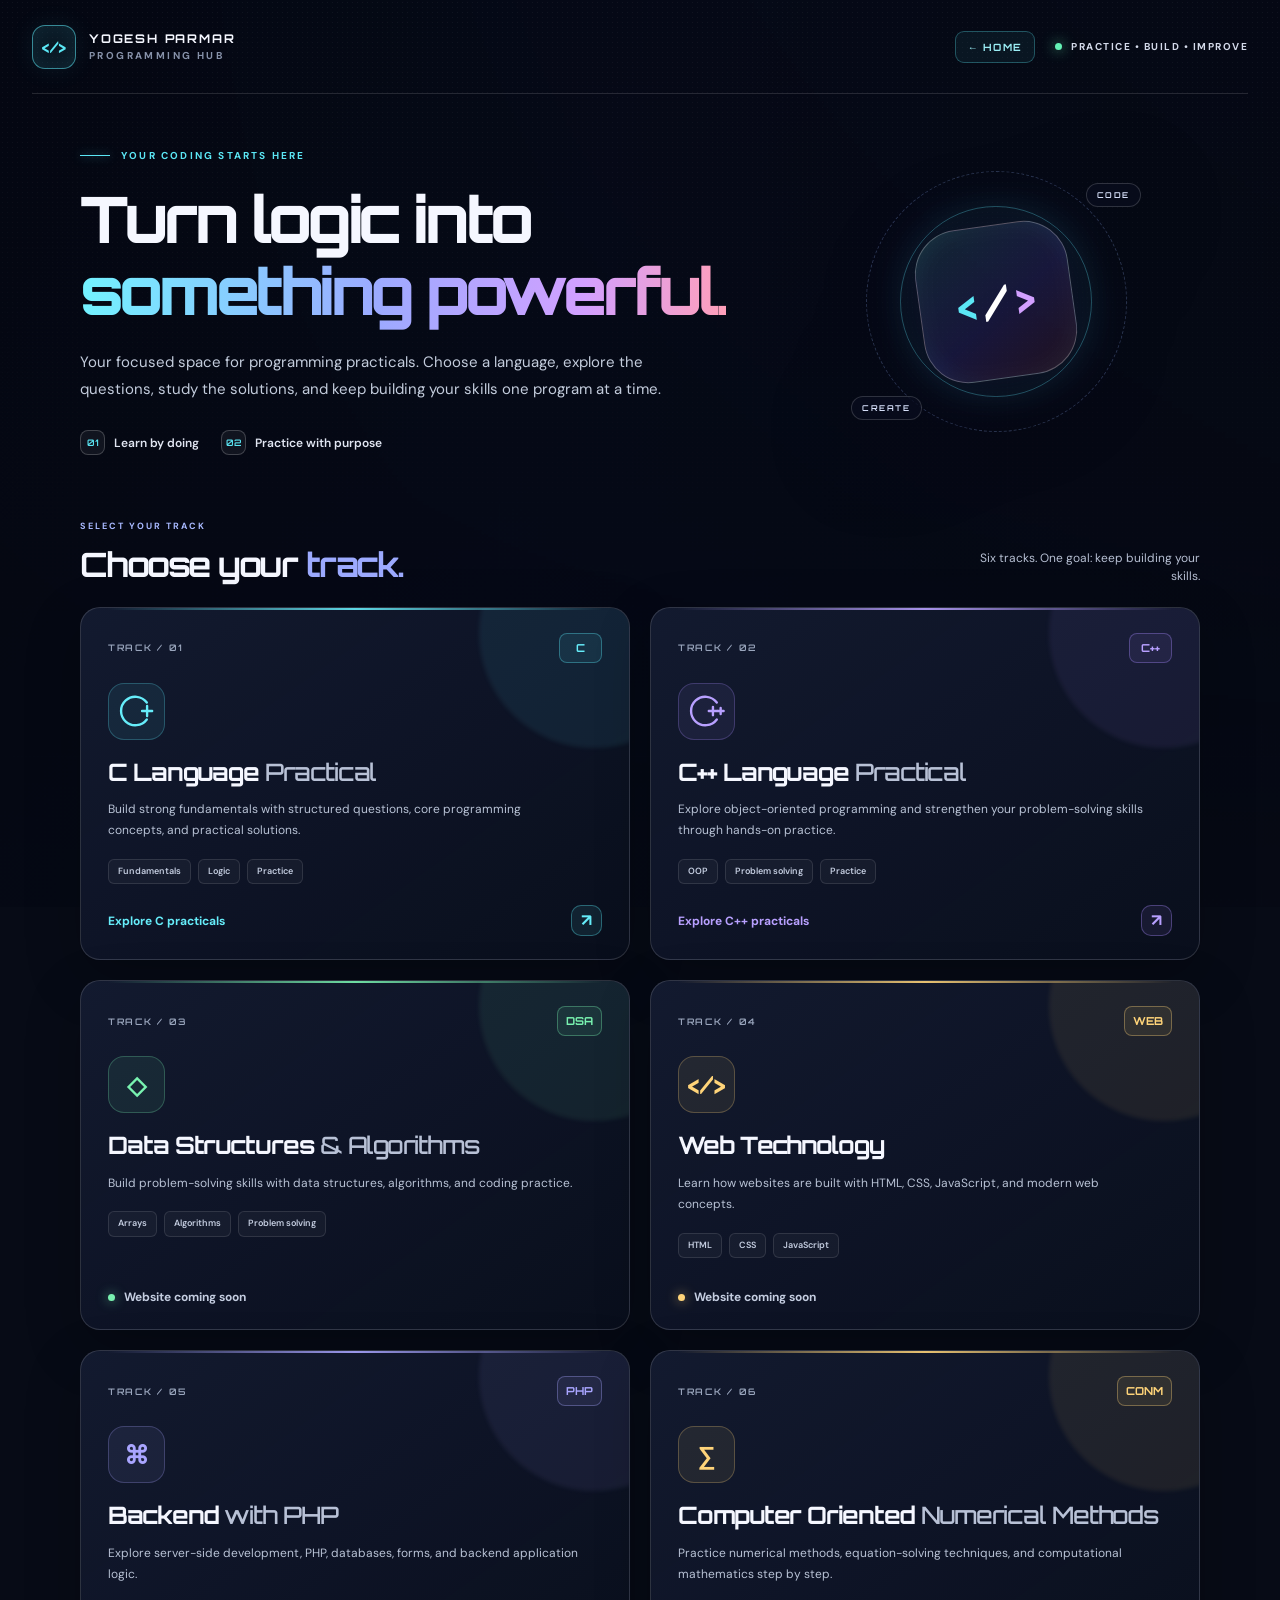
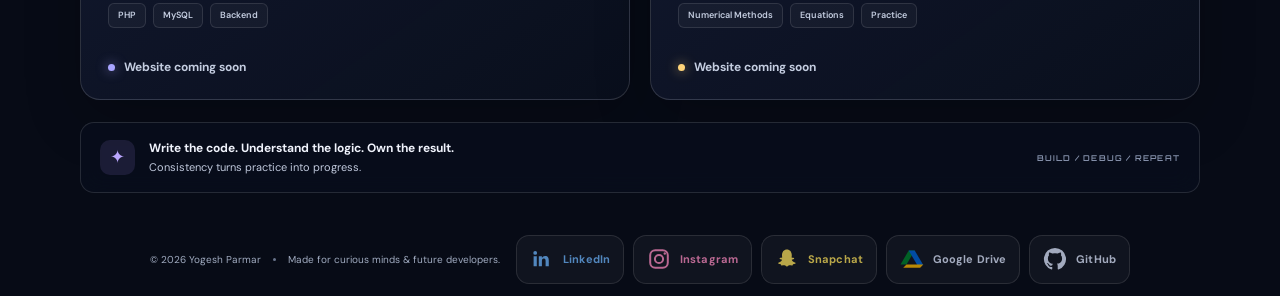
==== programming.html @ 47fb6ca2 "Add files via upload" ====
<!DOCTYPE html>
<html lang="en">
<head>
  <meta charset="UTF-8">
  <meta name="viewport" content="width=device-width, initial-scale=1.0">
  <meta name="theme-color" content="#070b16">
  <meta name="description" content="Yogesh Parmar's programming practice hub — access C, C++, DSA, Web Technology, PHP backend, and CONM learning resources.">
  <title>Programming Hub | Yogesh Parmar</title>
  <link rel="preconnect" href="https://fonts.googleapis.com">
  <link rel="preconnect" href="https://fonts.gstatic.com" crossorigin>
  <link href="https://fonts.googleapis.com/css2?family=DM+Sans:wght@400;500;600;700&family=Orbitron:wght@500;600;700;800&display=swap" rel="stylesheet">
  <link rel="stylesheet" href="programming.css">
</head>
<body>
  <div class="background-wash" aria-hidden="true"></div>

  <header class="topbar">
    <a class="brand" href="index.html" aria-label="Return to Yogesh Parmar home">
      <span class="brand-mark" aria-hidden="true">&lt;/&gt;</span>
      <span class="brand-copy">
        <span class="brand-name">YOGESH PARMAR</span>
        <span class="brand-subtitle">PROGRAMMING HUB</span>
      </span>
    </a>
    <div class="topbar-actions"><a class="home-nav-link" href="index.html">← HOME</a><div class="topbar-status"><span class="status-dot"></span> PRACTICE • BUILD • IMPROVE</div></div>
  </header>

  <main class="page-shell">
    <section class="hero" aria-labelledby="hero-title">
      <div class="hero-content">
        <div class="eyebrow"><span class="eyebrow-line"></span> YOUR CODING STARTS HERE</div>
        <h1 id="hero-title">Turn logic into<br><span class="gradient-text">something powerful.</span></h1>
        <p class="hero-description">
          Your focused space for programming practicals. Choose a language, explore the questions,
          study the solutions, and keep building your skills one program at a time.
        </p>
        <div class="hero-meta">
          <span><span class="meta-icon">01</span> Learn by doing</span>
          <span><span class="meta-icon">02</span> Practice with purpose</span>
        </div>
      </div>

      <div class="hero-emblem" aria-hidden="true">
        <div class="emblem-ring ring-one"></div>
        <div class="emblem-ring ring-two"></div>
        <div class="emblem-core">
          <span class="emblem-bracket">&lt;</span>
          <span class="emblem-slash">/</span>
          <span class="emblem-bracket">&gt;</span>
        </div>
        <span class="orbit-label orbit-label-top">CODE</span>
        <span class="orbit-label orbit-label-bottom">CREATE</span>
      </div>
    </section>

    <section class="choose-section" aria-labelledby="choose-title">
      <div class="section-heading">
        <div>
          <p class="section-kicker">SELECT YOUR TRACK</p>
          <h2 id="choose-title">Choose your <span>track.</span></h2>
        </div>
        <p class="section-note">Six tracks. One goal: keep building your skills.</p>
      </div>

      <div class="course-grid">
        <article class="course-card c-card">
          <div class="card-topline">
            <span class="course-number">TRACK / 01</span>
            <span class="language-symbol c-symbol">C</span>
          </div>
          <div class="course-icon c-icon" aria-hidden="true">
            <svg viewBox="0 0 64 64" role="img">
              <path d="M48.5 17.8a24 24 0 1 0 0 28.4" />
              <path d="M49 23.5v17M40.5 32h17" />
            </svg>
          </div>
          <h3>C Language <span>Practical</span></h3>
          <p class="course-description">Build strong fundamentals with structured questions, core programming concepts, and practical solutions.</p>
          <div class="card-tags"><span>Fundamentals</span><span>Logic</span><span>Practice</span></div>
          <a class="course-link" href="https://yogesh14songss-ai.github.io/C-LANGUAGE-IMPORTANT-QUESTION-ANSWER/" target="_blank" rel="noopener noreferrer" aria-label="Open C Language Practical">
            <span>Explore C practicals</span><span class="arrow" aria-hidden="true">↗</span>
          </a>
        </article>

        <article class="course-card cpp-card">
          <div class="card-topline">
            <span class="course-number">TRACK / 02</span>
            <span class="language-symbol cpp-symbol">C++</span>
          </div>
          <div class="course-icon cpp-icon" aria-hidden="true">
            <svg viewBox="0 0 64 64" role="img">
              <path d="M48.5 17.8a24 24 0 1 0 0 28.4" />
              <path d="M42 25v14M35 32h14M55 27v10M50 32h10" />
            </svg>
          </div>
          <h3>C++ Language <span>Practical</span></h3>
          <p class="course-description">Explore object-oriented programming and strengthen your problem-solving skills through hands-on practice.</p>
          <div class="card-tags"><span>OOP</span><span>Problem solving</span><span>Practice</span></div>
          <a class="course-link" href="https://yogesh14songss-ai.github.io/CPLUS-PROGRAMS/" target="_blank" rel="noopener noreferrer" aria-label="Open C++ Language Practical">
            <span>Explore C++ practicals</span><span class="arrow" aria-hidden="true">↗</span>
          </a>
        </article>

        <article class="course-card dsa-card">
          <div class="card-topline">
            <span class="course-number">TRACK / 03</span>
            <span class="language-symbol">DSA</span>
          </div>
          <div class="course-icon" aria-hidden="true"><span class="placeholder-icon">◇</span></div>
          <h3>Data Structures <span>&amp; Algorithms</span></h3>
          <p class="course-description">Build problem-solving skills with data structures, algorithms, and coding practice.</p>
          <div class="card-tags"><span>Arrays</span><span>Algorithms</span><span>Problem solving</span></div>
          <div class="course-placeholder"><span class="status-dot"></span> Website coming soon</div>
        </article>

        <article class="course-card webtech-card">
          <div class="card-topline">
            <span class="course-number">TRACK / 04</span>
            <span class="language-symbol">WEB</span>
          </div>
          <div class="course-icon" aria-hidden="true"><span class="placeholder-icon">&lt;/&gt;</span></div>
          <h3>Web Technology</h3>
          <p class="course-description">Learn how websites are built with HTML, CSS, JavaScript, and modern web concepts.</p>
          <div class="card-tags"><span>HTML</span><span>CSS</span><span>JavaScript</span></div>
          <div class="course-placeholder"><span class="status-dot"></span> Website coming soon</div>
        </article>

        <article class="course-card php-card">
          <div class="card-topline">
            <span class="course-number">TRACK / 05</span>
            <span class="language-symbol">PHP</span>
          </div>
          <div class="course-icon" aria-hidden="true"><span class="placeholder-icon">⌘</span></div>
          <h3>Backend <span>with PHP</span></h3>
          <p class="course-description">Explore server-side development, PHP, databases, forms, and backend application logic.</p>
          <div class="card-tags"><span>PHP</span><span>MySQL</span><span>Backend</span></div>
          <div class="course-placeholder"><span class="status-dot"></span> Website coming soon</div>
        </article>

        <article class="course-card conm-card">
          <div class="card-topline">
            <span class="course-number">TRACK / 06</span>
            <span class="language-symbol">CONM</span>
          </div>
          <div class="course-icon" aria-hidden="true"><span class="placeholder-icon">∑</span></div>
          <h3>Computer Oriented <span>Numerical Methods</span></h3>
          <p class="course-description">Practice numerical methods, equation-solving techniques, and computational mathematics step by step.</p>
          <div class="card-tags"><span>Numerical Methods</span><span>Equations</span><span>Practice</span></div>
          <div class="course-placeholder"><span class="status-dot"></span> Website coming soon</div>
        </article>
      </div>
    </section>

    <section class="bottom-strip" aria-label="Learning reminder">
      <div class="strip-symbol" aria-hidden="true">✦</div>
      <p><strong>Write the code. Understand the logic. Own the result.</strong><span>Consistency turns practice into progress.</span></p>
      <div class="strip-decoration" aria-hidden="true">BUILD / DEBUG / REPEAT</div>
    </section>
  </main>

  <footer class="footer">
    <div class="footer-copy"><span>© <span id="year">2026</span> Yogesh Parmar</span><span class="footer-divider" aria-hidden="true"></span><span>Made for curious minds & future developers.</span></div>
    <nav class="footer-socials" aria-label="Social and resource links">
      <a class="social-link social-linkedin is-unconfigured" href="#" data-social="linkedin" aria-label="LinkedIn" title="Add your LinkedIn URL in site-links.js" aria-disabled="true">
        <svg viewBox="0 0 24 24" aria-hidden="true" focusable="false"><path fill="currentColor" d="M5.2 7.8a1.9 1.9 0 1 0 0-3.8 1.9 1.9 0 0 0 0 3.8ZM3.6 9.3h3.2v10H3.6zM8.8 9.3h3.1v1.4h.1a3.4 3.4 0 0 1 3-1.7c3.2 0 3.8 2.1 3.8 4.8v5.5h-3.2v-4.9c0-1.2 0-2.8-1.7-2.8s-2 1.3-2 2.7v5H8.8z"/></svg><span class="social-name">LinkedIn</span>
      </a>
      <a class="social-link social-instagram is-unconfigured" href="#" data-social="instagram" aria-label="Instagram" title="Add your Instagram URL in site-links.js" aria-disabled="true">
        <svg viewBox="0 0 24 24" aria-hidden="true" focusable="false"><rect x="3.2" y="3.2" width="17.6" height="17.6" rx="5.1" fill="none" stroke="currentColor" stroke-width="2"/><circle cx="12" cy="12" r="4.1" fill="none" stroke="currentColor" stroke-width="2"/><circle cx="17.8" cy="6.5" r="1.2" fill="currentColor"/></svg><span class="social-name">Instagram</span>
      </a>
      <a class="social-link social-snapchat is-unconfigured" href="#" data-social="snapchat" aria-label="Snapchat" title="Add your Snapchat URL in site-links.js" aria-disabled="true">
        <svg viewBox="0 0 24 24" aria-hidden="true" focusable="false"><path fill="currentColor" d="M12 2.4c-3.1 0-5 2.2-5 5.8 0 .7.1 1.5.2 2.2-.5.3-1.1.4-1.7.4-.6 0-.9.3-.9.7 0 .7 1.5 1.1 2.5 1.2-.6 1.3-1.8 2.2-3.2 2.8-.5.2-.8.4-.8.8 0 .5 1.2.7 2 .8.7.1 1 .6 1.2 1.2.1.3.3.4.7.3.6-.1 1.1-.3 1.8-.3 1.1 0 1.7.4 2.4 1 .4.3 1 .3 1.4 0 .7-.6 1.3-1 2.4-1 .7 0 1.2.2 1.8.3.4.1.6 0 .7-.3.2-.6.5-1.1 1.2-1.2.8-.1 2-.3 2-.8 0-.4-.3-.6-.8-.8-1.4-.6-2.6-1.5-3.2-2.8 1-.1 2.5-.5 2.5-1.2 0-.4-.3-.7-.9-.7-.6 0-1.2-.1-1.7-.4.1-.7.2-1.5.2-2.2 0-3.6-1.9-5.8-5-5.8Z"/></svg><span class="social-name">Snapchat</span>
      </a>
      <a class="social-link social-drive is-unconfigured" href="#" data-social="drive" aria-label="Google Drive" title="Add your Google Drive URL in site-links.js" aria-disabled="true">
        <svg viewBox="0 0 32 32" aria-hidden="true" focusable="false"><path fill="#00832d" d="M11.6 4.5h8L8.7 23.4h-8z"/><path fill="#0066da" d="M19.6 4.5 31 24h-8L11.6 4.5z"/><path fill="#ffba00" d="M8.7 23.4h22.4l-4.2 4.1H4.3z"/></svg><span class="social-name">Google Drive</span>
      </a>
      <a class="social-link social-github is-unconfigured" href="#" data-social="github" aria-label="GitHub" title="Add your GitHub URL in site-links.js" aria-disabled="true">
        <svg viewBox="0 0 24 24" aria-hidden="true" focusable="false"><path fill="currentColor" d="M12 .9A11.1 11.1 0 0 0 8.49 22.53c.55.1.76-.24.76-.53v-2.08c-3.1.67-3.75-1.32-3.75-1.32-.5-1.28-1.23-1.62-1.23-1.62-1.01-.69.08-.68.08-.68 1.11.08 1.7 1.14 1.7 1.14.99 1.7 2.6 1.21 3.23.92.1-.72.39-1.21.71-1.49-2.48-.28-5.09-1.24-5.09-5.52 0-1.22.44-2.21 1.15-2.99-.12-.28-.5-1.42.11-2.95 0 0 .94-.3 3.05 1.14a10.6 10.6 0 0 1 5.55 0c2.11-1.44 3.05-1.14 3.05-1.14.61 1.53.23 2.67.11 2.95.72.78 1.15 1.77 1.15 2.99 0 4.29-2.61 5.24-5.1 5.51.4.35.75 1.03.75 2.08V22c0 .29.2.63.76.52A11.1 11.1 0 0 0 12 .9Z"/></svg><span class="social-name">GitHub</span>
      </a>
    </nav>
  </footer>

  <script src="site-links.js"></script>
  <script>
    document.getElementById("year").textContent = new Date().getFullYear();

    const projectUrls = window.projectUrls || {};
    document.querySelectorAll("[data-project]").forEach((link) => {
      const project = link.dataset.project;
      const url = (projectUrls[project] || "").trim();
      if (url) {
        link.href = url;
        link.target = "_blank";
        link.rel = "noopener noreferrer";
        link.removeAttribute("aria-disabled");
        link.querySelector("span:first-child").textContent = link.dataset.linkLabel || "Explore project";
        link.closest("[data-project-card]")?.classList.add("has-link");
        link.classList.remove("is-unconfigured");
      } else {
        link.setAttribute("aria-disabled", "true");
        link.addEventListener("click", (event) => event.preventDefault());
      }
    });

    const socialUrls = window.socialUrls || {};
    document.querySelectorAll("[data-social]").forEach((link) => {
      const platform = link.dataset.social;
      const url = (socialUrls[platform] || "").trim();
      if (url) {
        link.href = url;
        link.target = "_blank";
        link.rel = "noopener noreferrer";
        link.classList.remove("is-unconfigured");
        link.removeAttribute("aria-disabled");
        link.title = `Open ${link.getAttribute("aria-label")}`;
      } else {
        link.setAttribute("aria-disabled", "true");
        link.addEventListener("click", (event) => event.preventDefault());
      }
    });
  </script>
</body>
</html>
---- programming.css ----
/* =========================================================
   YOGESH PARMAR — PROGRAMMING HUB / INTERNAL PAGE
   Responsive, dependency-light landing page
   ========================================================= */

:root {
  color-scheme: dark;
  --bg: #070b16;
  --panel: rgba(12, 18, 34, 0.84);
  --panel-border: rgba(255, 255, 255, 0.14);
  --text: #f5f7ff;
  --muted: #b6bfd2;
  --quiet: #8792aa;
  --cyan: #5be7f5;
  --blue: #6194ff;
  --violet: #a98aff;
  --pink: #ff658b;
  --font-body: "DM Sans", "Segoe UI", Arial, sans-serif;
  --font-display: "Orbitron", "Segoe UI", sans-serif;
}

* {
  box-sizing: border-box;
  margin: 0;
  padding: 0;
}

html {
  min-height: 100%;
  scroll-behavior: smooth;
}

body {
  min-height: 100vh;
  display: flex;
  flex-direction: column;
  overflow-x: hidden;
  background: var(--bg);
  color: var(--text);
  font-family: var(--font-body);
  line-height: 1.5;
  isolation: isolate;
}

body::before {
  content: "";
  position: fixed;
  inset: 0;
  z-index: -3;
  background-image:
    linear-gradient(105deg, rgba(5, 8, 18, 0.94) 0%, rgba(6, 10, 24, 0.80) 43%, rgba(6, 9, 20, 0.63) 100%),
    linear-gradient(180deg, rgba(4, 7, 16, 0.18) 0%, rgba(4, 7, 16, 0.50) 55%, #070b16 100%),
    url("https://wallpapercat.com/w/full/2/7/5/6848-3000x1688-desktop-hd-dc-vs-marvel-wallpaper-image.jpg");
  background-size: cover;
  background-position: center;
  background-repeat: no-repeat;
  transform: scale(1.015);
}

body::after {
  content: "";
  position: fixed;
  inset: 0;
  z-index: -2;
  pointer-events: none;
  opacity: 0.22;
  background-image: radial-gradient(rgba(255,255,255,0.22) 0.65px, transparent 0.65px);
  background-size: 5px 5px;
  mask-image: linear-gradient(to bottom, black, transparent 80%);
}

a {
  color: inherit;
}

.topbar {
  width: min(1240px, calc(100% - 64px));
  margin: 0 auto;
  min-height: 94px;
  display: flex;
  align-items: center;
  justify-content: space-between;
  gap: 24px;
  border-bottom: 1px solid rgba(255,255,255,0.13);
}

.brand {
  display: inline-flex;
  align-items: center;
  gap: 13px;
  text-decoration: none;
}

.brand-mark {
  width: 44px;
  height: 44px;
  display: grid;
  place-items: center;
  border: 1px solid rgba(91,231,245,0.55);
  border-radius: 13px;
  color: var(--cyan);
  background: rgba(91,231,245,0.08);
  box-shadow: inset 0 0 22px rgba(91,231,245,0.07), 0 0 26px rgba(91,231,245,0.08);
  font: 700 16px var(--font-display);
}

.brand-copy {
  display: grid;
  gap: 2px;
}

.brand-name {
  font: 700 12px var(--font-display);
  letter-spacing: 0.15em;
}

.brand-subtitle {
  color: var(--quiet);
  font-size: 10px;
  font-weight: 700;
  letter-spacing: 0.24em;
}

.topbar-status {
  display: flex;
  align-items: center;
  gap: 9px;
  color: #d4daea;
  font-size: 10px;
  font-weight: 700;
  letter-spacing: 0.15em;
}

.status-dot {
  width: 7px;
  height: 7px;
  border-radius: 50%;
  background: #64f2b5;
  box-shadow: 0 0 13px rgba(100,242,181,0.85);
}

.page-shell {
  width: min(1120px, calc(100% - 64px));
  margin: 0 auto;
  flex: 1;
}

.hero {
  min-height: 385px;
  display: grid;
  grid-template-columns: minmax(0, 1.25fr) minmax(260px, 0.75fr);
  align-items: center;
  gap: 32px;
  padding: 54px 0 48px;
}

.hero-content {
  max-width: 700px;
}

.eyebrow,
.section-kicker {
  display: flex;
  align-items: center;
  gap: 11px;
  color: var(--cyan);
  font-size: 10px;
  font-weight: 700;
  letter-spacing: 0.22em;
}

.eyebrow-line {
  display: inline-block;
  width: 30px;
  height: 1px;
  background: var(--cyan);
  box-shadow: 0 0 10px rgba(91,231,245,0.65);
}

h1 {
  margin-top: 20px;
  font: 800 clamp(2.3rem, 5vw, 4.6rem)/1.13 var(--font-display);
  letter-spacing: -0.065em;
  text-wrap: balance;
}

.gradient-text {
  color: transparent;
  background: linear-gradient(90deg, #72f2ff 0%, #9caaff 46%, #d2a0ff 78%, #ff9fb9 100%);
  -webkit-background-clip: text;
  background-clip: text;
}

.hero-description {
  max-width: 610px;
  margin-top: 21px;
  color: #c3ccdc;
  font-size: 15px;
  line-height: 1.85;
}

.hero-meta {
  display: flex;
  flex-wrap: wrap;
  gap: 22px;
  margin-top: 26px;
  color: #e1e6f2;
  font-size: 12px;
  font-weight: 600;
}

.hero-meta > span {
  display: inline-flex;
  align-items: center;
  gap: 9px;
}

.meta-icon {
  display: inline-grid;
  place-items: center;
  width: 25px;
  height: 25px;
  border: 1px solid rgba(255,255,255,0.2);
  border-radius: 8px;
  color: var(--cyan);
  font: 600 9px var(--font-display);
  background: rgba(255,255,255,0.05);
}

.hero-emblem {
  position: relative;
  justify-self: center;
  width: min(290px, 100%);
  aspect-ratio: 1;
  display: grid;
  place-items: center;
  filter: drop-shadow(0 20px 50px rgba(0,0,0,0.3));
}

.emblem-ring {
  position: absolute;
  border-radius: 50%;
  border: 1px solid rgba(153,184,255,0.25);
}

.ring-one {
  inset: 5%;
  border-style: dashed;
  animation: slow-spin 42s linear infinite;
}

.ring-two {
  inset: 17%;
  border-color: rgba(91,231,245,0.32);
  box-shadow: 0 0 35px rgba(91,231,245,0.07), inset 0 0 35px rgba(91,231,245,0.06);
}

.emblem-core {
  display: flex;
  align-items: center;
  justify-content: center;
  gap: 7px;
  width: 53%;
  aspect-ratio: 1;
  border: 1px solid rgba(255,255,255,0.27);
  border-radius: 29%;
  background: linear-gradient(145deg, rgba(91,231,245,0.14), rgba(115,95,255,0.17) 55%, rgba(255,101,139,0.11));
  box-shadow: inset 0 0 35px rgba(255,255,255,0.04), 0 0 55px rgba(97,148,255,0.12);
  transform: rotate(-8deg);
  font: 700 clamp(1.7rem, 3.3vw, 2.5rem) var(--font-display);
}

.emblem-bracket:first-child { color: var(--cyan); }
.emblem-bracket:last-child { color: #d2a0ff; }
.emblem-slash { color: #fff; font-size: 1.2em; }

.orbit-label {
  position: absolute;
  padding: 6px 10px;
  border: 1px solid rgba(255,255,255,0.16);
  border-radius: 999px;
  background: rgba(8,13,29,0.76);
  color: #dce5ff;
  font: 600 8px var(--font-display);
  letter-spacing: 0.2em;
}

.orbit-label-top { top: 9%; right: 0; }
.orbit-label-bottom { bottom: 9%; left: 0; }

.choose-section {
  padding: 17px 0 0;
}

.section-heading {
  display: flex;
  justify-content: space-between;
  align-items: end;
  gap: 20px;
  margin-bottom: 22px;
}

.section-kicker {
  margin-bottom: 9px;
  color: #a8b9ff;
  font-size: 9px;
}

h2 {
  font: 700 clamp(1.5rem, 3vw, 2.1rem)/1.25 var(--font-display);
  letter-spacing: -0.045em;
}

h2 span {
  color: #9caaff;
}

.section-note {
  max-width: 250px;
  color: var(--muted);
  font-size: 12px;
  text-align: right;
}

.course-grid {
  display: grid;
  grid-template-columns: repeat(2, minmax(0, 1fr));
  gap: 20px;
}

.course-card {
  --accent: var(--cyan);
  --accent-rgb: 91, 231, 245;
  position: relative;
  display: flex;
  flex-direction: column;
  min-height: 350px;
  padding: 25px 27px 23px;
  overflow: hidden;
  border: 1px solid var(--panel-border);
  border-radius: 20px;
  background:
    linear-gradient(145deg, rgba(19,27,49,0.92), rgba(9,14,28,0.89)),
    var(--panel);
  box-shadow: 0 18px 55px rgba(0,0,0,0.22);
  backdrop-filter: blur(16px);
  -webkit-backdrop-filter: blur(16px);
  transition: transform 240ms ease, border-color 240ms ease, box-shadow 240ms ease;
}

.course-card::before {
  content: "";
  position: absolute;
  top: 0;
  left: 26px;
  right: 26px;
  height: 2px;
  background: linear-gradient(90deg, transparent, var(--accent), transparent);
  opacity: 0.9;
}

.course-card::after {
  content: "";
  position: absolute;
  top: -90px;
  right: -80px;
  width: 230px;
  height: 230px;
  border-radius: 50%;
  background: rgba(var(--accent-rgb),0.08);
  filter: blur(2px);
  pointer-events: none;
}

.c-card {
  --accent: #66edfa;
  --accent-rgb: 91, 231, 245;
}

.cpp-card {
  --accent: #b8a0ff;
  --accent-rgb: 169, 138, 255;
}

.course-card:hover {
  transform: translateY(-6px);
  border-color: rgba(var(--accent-rgb),0.5);
  box-shadow: 0 26px 70px rgba(0,0,0,0.32), 0 0 35px rgba(var(--accent-rgb),0.07);
}

.card-topline {
  position: relative;
  z-index: 1;
  display: flex;
  align-items: center;
  justify-content: space-between;
}

.course-number {
  color: #9aa6bd;
  font: 600 9px var(--font-display);
  letter-spacing: 0.19em;
}

.language-symbol {
  display: grid;
  place-items: center;
  min-width: 43px;
  height: 30px;
  padding: 0 8px;
  border: 1px solid rgba(var(--accent-rgb),0.35);
  border-radius: 8px;
  color: var(--accent);
  background: rgba(var(--accent-rgb),0.08);
  font: 700 11px var(--font-display);
}

.course-icon {
  position: relative;
  z-index: 1;
  display: grid;
  place-items: center;
  width: 57px;
  height: 57px;
  margin-top: 20px;
  border: 1px solid rgba(var(--accent-rgb),0.25);
  border-radius: 16px;
  background: rgba(var(--accent-rgb),0.08);
}

.course-icon svg {
  width: 38px;
  height: 38px;
  fill: none;
  stroke: var(--accent);
  stroke-width: 4;
  stroke-linecap: round;
  stroke-linejoin: round;
}

.course-card h3 {
  position: relative;
  z-index: 1;
  margin-top: 17px;
  font: 700 clamp(1.12rem, 2.2vw, 1.5rem)/1.3 var(--font-display);
  letter-spacing: -0.045em;
}

.course-card h3 span {
  color: #b8c1d6;
  font-weight: 500;
}

.course-description {
  position: relative;
  z-index: 1;
  max-width: 470px;
  margin-top: 11px;
  color: #b8c2d5;
  font-size: 12px;
  line-height: 1.8;
}

.card-tags {
  position: relative;
  z-index: 1;
  display: flex;
  flex-wrap: wrap;
  gap: 7px;
  margin-top: 17px;
}

.card-tags span {
  padding: 5px 9px;
  border: 1px solid rgba(255,255,255,0.11);
  border-radius: 6px;
  color: #c4cde0;
  background: rgba(255,255,255,0.035);
  font-size: 9px;
  font-weight: 600;
}

.course-link {
  position: relative;
  z-index: 1;
  display: flex;
  align-items: center;
  justify-content: space-between;
  gap: 15px;
  margin-top: auto;
  padding-top: 21px;
  color: var(--accent);
  text-decoration: none;
  font-size: 12px;
  font-weight: 700;
}

.course-link span:first-child {
  transition: letter-spacing 180ms ease;
}

.course-link:hover span:first-child {
  letter-spacing: 0.025em;
}

.arrow {
  display: grid;
  place-items: center;
  width: 31px;
  height: 31px;
  border: 1px solid rgba(var(--accent-rgb),0.35);
  border-radius: 10px;
  background: rgba(var(--accent-rgb),0.09);
  font-size: 17px;
  transition: transform 180ms ease, background 180ms ease;
}

.course-link:hover .arrow {
  transform: translate(2px, -2px);
  background: rgba(var(--accent-rgb),0.17);
}

.course-link:focus-visible,
.brand:focus-visible {
  outline: 2px solid var(--cyan);
  outline-offset: 5px;
  border-radius: 5px;
}

.bottom-strip {
  display: flex;
  align-items: center;
  gap: 14px;
  margin: 22px 0 30px;
  padding: 16px 19px;
  border: 1px solid rgba(255,255,255,0.12);
  border-radius: 14px;
  background: rgba(9,14,29,0.73);
  backdrop-filter: blur(12px);
  -webkit-backdrop-filter: blur(12px);
}

.strip-symbol {
  display: grid;
  place-items: center;
  flex: 0 0 35px;
  height: 35px;
  border-radius: 10px;
  color: #bba7ff;
  background: rgba(169,138,255,0.12);
  font-size: 18px;
}

.bottom-strip p {
  display: grid;
  gap: 2px;
  color: #c0c9dc;
  font-size: 11px;
}

.bottom-strip strong {
  color: #f0f3fc;
  font-size: 12px;
}

.strip-decoration {
  margin-left: auto;
  color: #8793ad;
  font: 600 8px var(--font-display);
  letter-spacing: 0.15em;
  white-space: nowrap;
}

.footer {
  width: min(1240px, calc(100% - 64px));
  min-height: 61px;
  margin: 0 auto;
  display: flex;
  align-items: center;
  justify-content: center;
  gap: 16px;
  color: #a0abc0;
  font-size: 10px;
  flex-wrap: wrap;
  padding: 12px 0;
}

.footer-divider {
  width: 3px;
  height: 3px;
  border-radius: 50%;
  background: #68738a;
}

.footer-copy {
  display: flex;
  align-items: center;
  justify-content: center;
  gap: 12px;
  flex-wrap: wrap;
}

.footer-socials {
  display: flex;
  align-items: center;
  gap: 8px;
}

.social-link {
  width: 54px;
  height: 54px;
  display: inline-grid;
  place-items: center;
  flex: 0 0 auto;
  border: 1px solid rgba(255,255,255,0.15);
  border-radius: 15px;
  color: #dfe8ff;
  background: rgba(255,255,255,0.055);
  text-decoration: none;
  transition: transform 180ms ease, border-color 180ms ease, background 180ms ease, opacity 180ms ease;
}

.social-link svg {
  width: 30px;
  height: 30px;
  display: block;
}

.social-link.is-unconfigured {
  opacity: 0.72;
  cursor: not-allowed;
}

.social-link:not(.is-unconfigured):hover,
.social-link:not(.is-unconfigured):focus-visible {
  transform: translateY(-3px);
  border-color: rgba(91,231,245,0.65);
  background: rgba(91,231,245,0.12);
  outline: none;
}

.social-link:focus-visible {
  outline: 2px solid var(--cyan);
  outline-offset: 3px;
}

.social-linkedin { color: #70b7ff; }
.social-instagram { color: #ff8dc3; }
.social-snapchat { color: #ffe45e; }
.social-youtube { color: #ff7373; }

@keyframes slow-spin {
  to { transform: rotate(360deg); }
}

@media (min-width: 1500px) {
  .hero { min-height: 420px; }
  .course-card { min-height: 365px; }
}

@media (max-width: 760px) {
  .topbar,
  .footer {
    width: min(100% - 36px, 600px);
  }

  .topbar { min-height: 78px; }
  .topbar-status { font-size: 8px; letter-spacing: 0.08em; }
  .brand-mark { width: 39px; height: 39px; }
  .brand-name { font-size: 10px; }
  .brand-subtitle { font-size: 8px; }

  .page-shell {
    width: min(100% - 36px, 600px);
  }

  .hero {
    grid-template-columns: minmax(0, 1fr);
    min-height: 0;
    padding: 55px 0 30px;
  }

  .hero-emblem {
    display: none;
  }

  .hero-description { font-size: 14px; }
  .section-heading { align-items: start; flex-direction: column; gap: 9px; }
  .section-note { text-align: left; max-width: none; }
  .course-grid { grid-template-columns: 1fr; }
  .course-card { min-height: 330px; }
  .strip-decoration { display: none; }
  .bottom-strip { align-items: flex-start; }
}

@media (max-width: 430px) {
  .topbar-status { display: none; }
  h1 { font-size: clamp(2.15rem, 10vw, 2.8rem); }
  .hero-meta { gap: 10px 16px; font-size: 10px; }
  .course-card { padding: 22px 20px; border-radius: 17px; }
  .bottom-strip { padding: 14px; }
  .bottom-strip strong { font-size: 11px; }
  .footer {
    flex-direction: column;
    flex-wrap: wrap;
    justify-content: center;
    gap: 14px;
    padding: 18px 0;
    text-align: center;
  }

  .footer-copy { gap: 8px; }
  .footer-socials { justify-content: center; gap: 9px; }
  .social-link { width: 48px; height: 48px; border-radius: 13px; }
  .social-link svg { width: 27px; height: 27px; }
}

@media (prefers-reduced-motion: reduce) {
  *,
  *::before,
  *::after {
    scroll-behavior: auto !important;
    animation-duration: 0.01ms !important;
    animation-iteration-count: 1 !important;
    transition-duration: 0.01ms !important;
  }
}


/* Additional learning tracks */
.dsa-card { --accent: #79f2b0; --accent-rgb: 121, 242, 176; }
.webtech-card { --accent: #ffd479; --accent-rgb: 255, 212, 121; }
.php-card { --accent: #a9a5ff; --accent-rgb: 169, 165, 255; }

.placeholder-icon {
  color: var(--accent);
  font: 700 25px var(--font-display);
}

.course-placeholder {
  position: relative;
  z-index: 1;
  display: flex;
  align-items: center;
  gap: 9px;
  margin-top: auto;
  padding-top: 21px;
  color: #c4cde0;
  font-size: 12px;
  font-weight: 700;
}

.course-placeholder .status-dot {
  flex: 0 0 7px;
  background: var(--accent);
  box-shadow: 0 0 12px rgba(var(--accent-rgb), 0.7);
}

/* Computer Oriented Numerical Methods slot */
.conm-card { --accent: #ffd479; --accent-rgb: 255, 212, 121; }


/* Navigation back to the main portfolio page */
.topbar-actions { display: flex; align-items: center; justify-content: flex-end; gap: 20px; }
.home-nav-link { color: #9beef5; font: 700 10px var(--font-display); letter-spacing: .12em; text-decoration: none; border: 1px solid rgba(91,231,245,.3); border-radius: 9px; padding: 9px 12px; background: rgba(91,231,245,.06); }
.home-nav-link:hover, .home-nav-link:focus-visible { background: rgba(91,231,245,.15); outline: 2px solid var(--cyan); outline-offset: 3px; }
@media (max-width: 760px) { .topbar-actions { gap: 10px; } .home-nav-link { font-size: 9px; padding: 8px 9px; } }
@media (max-width: 430px) { .topbar-actions { margin-left: auto; } }

/* Labeled social/resource links: larger icons, readable names, responsive wrapping. */
.footer-socials{display:flex;align-items:center;justify-content:center;gap:9px;flex-wrap:wrap}
.social-link{width:auto;min-width:0;height:49px;padding:0 13px;display:inline-flex;align-items:center;justify-content:center;gap:9px;border-radius:13px;font-size:11px;font-weight:700;letter-spacing:.01em}
.social-link svg{width:24px;height:24px;flex:0 0 24px}
.social-name{white-space:nowrap}
.social-github{color:#dfe8ff}
@media(max-width:760px){.social-link{height:45px;padding:0 11px;gap:7px}.social-link svg{width:21px;height:21px;flex-basis:21px}.social-name{font-size:10px}}
@media(max-width:430px){.footer-socials{display:grid;grid-template-columns:repeat(2,minmax(0,1fr));width:100%;gap:8px}.social-link{width:100%;justify-content:flex-start;padding:0 10px}.social-link:last-child{grid-column:1/-1;justify-self:center;width:calc(50% - 4px)}.footer{width:calc(100% - 28px)}}
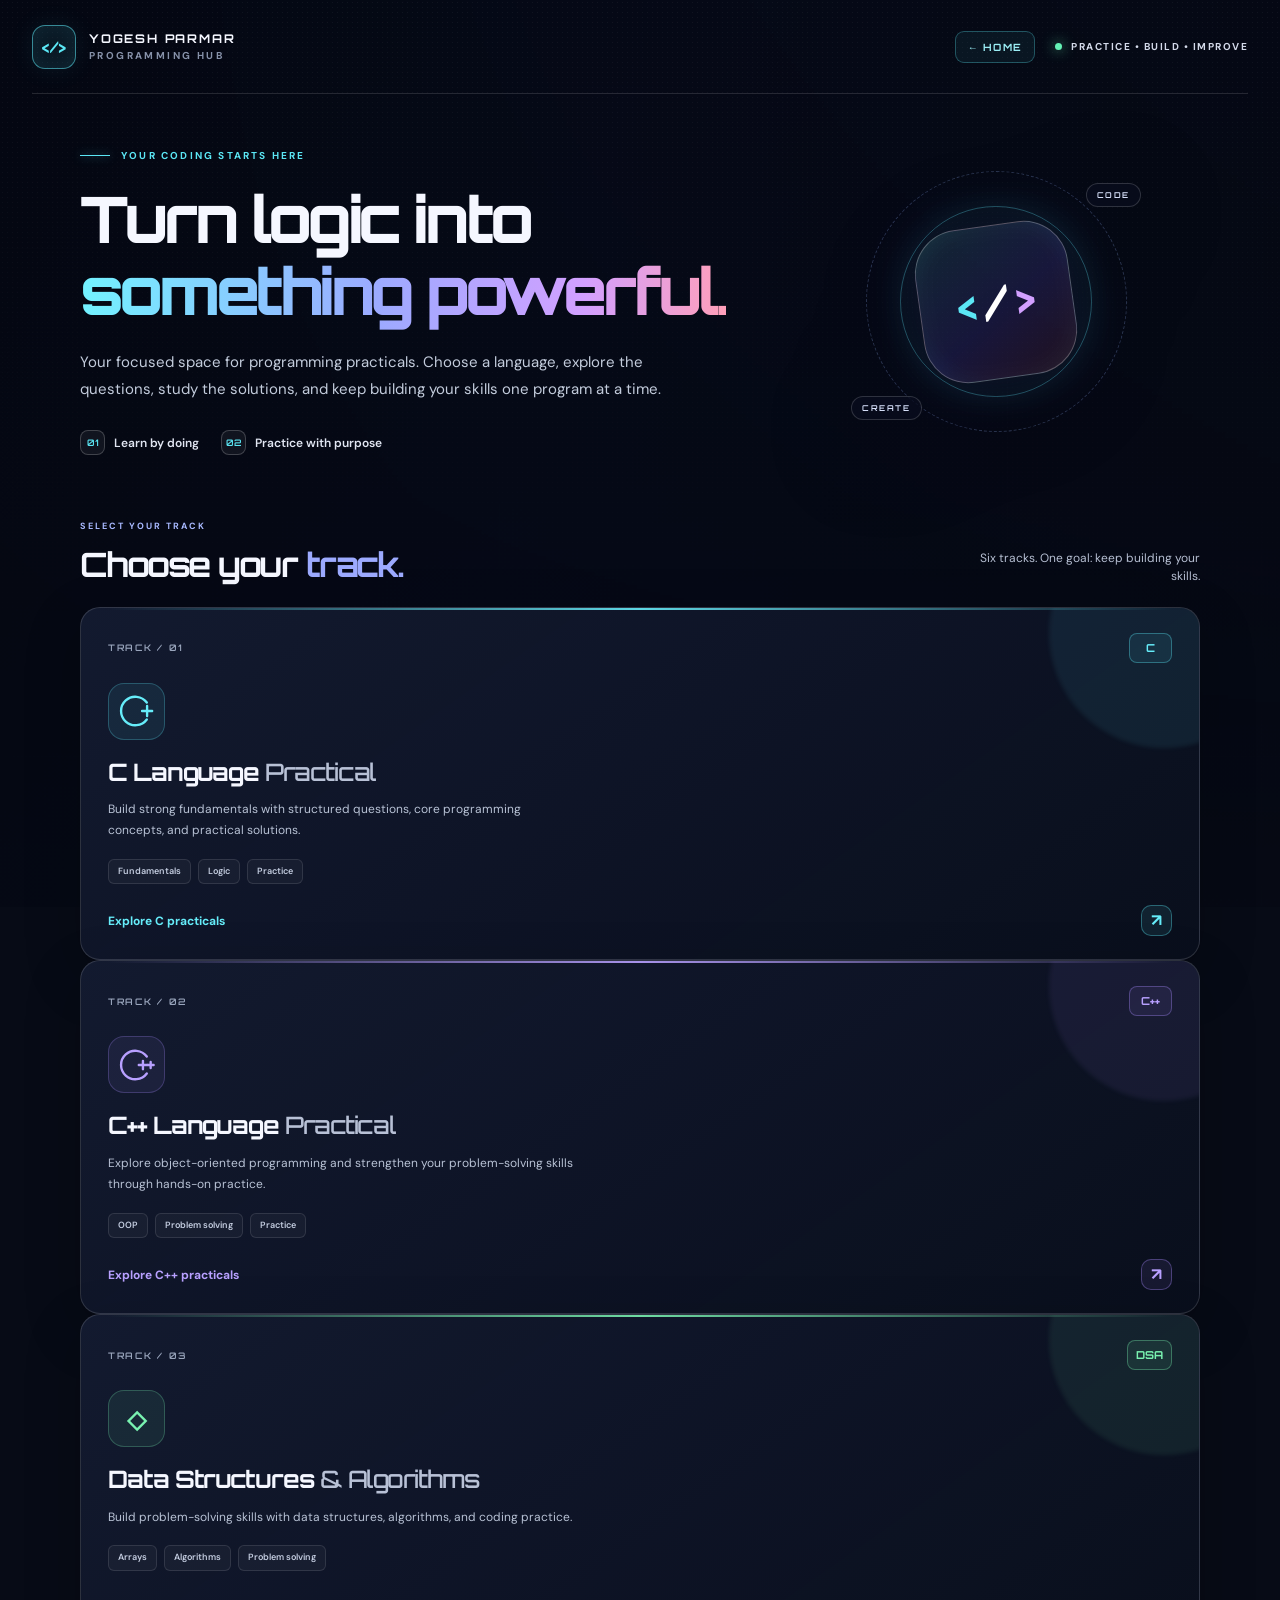
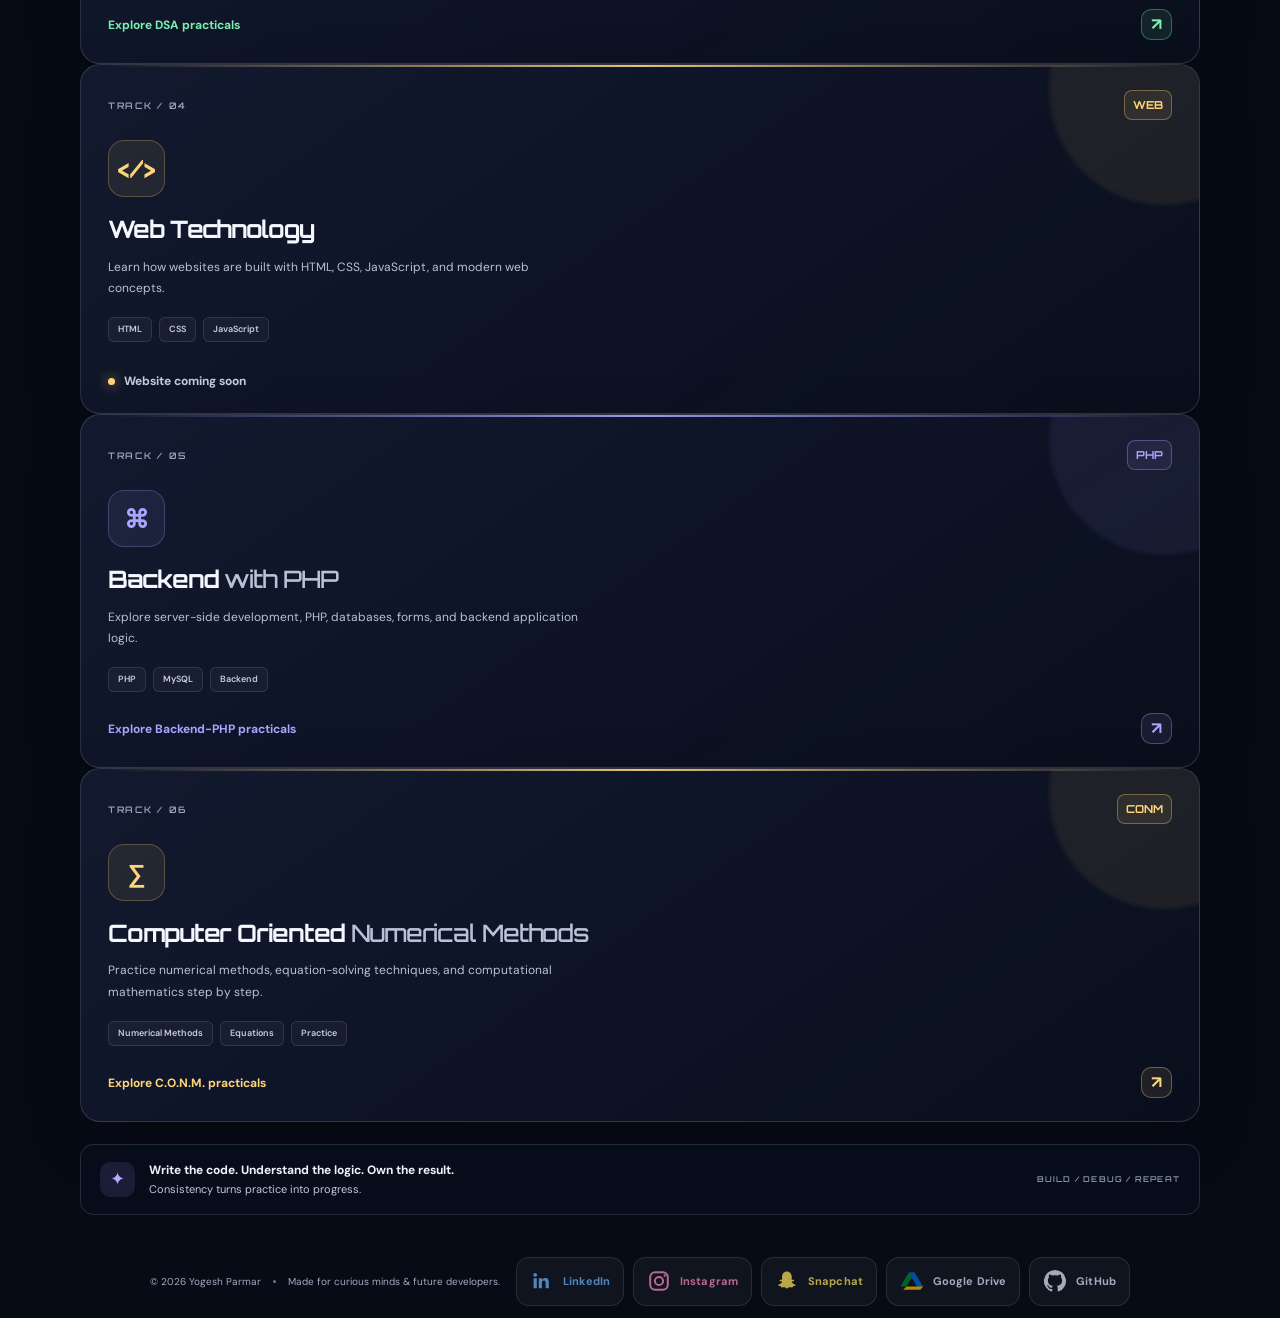
==== commit 56dd4f90: "Update programming.html" ====
--- a/programming.html
+++ b/programming.html
@@ -61,9 +61,7 @@
         </div>
         <p class="section-note">Six tracks. One goal: keep building your skills.</p>
       </div>
-
-      <div class="course-grid">
-        <article class="course-card c-card">
+       <article class="course-card c-card">
           <div class="card-topline">
             <span class="course-number">TRACK / 01</span>
             <span class="language-symbol c-symbol">C</span>
@@ -110,7 +108,9 @@
           <h3>Data Structures <span>&amp; Algorithms</span></h3>
           <p class="course-description">Build problem-solving skills with data structures, algorithms, and coding practice.</p>
           <div class="card-tags"><span>Arrays</span><span>Algorithms</span><span>Problem solving</span></div>
-          <div class="course-placeholder"><span class="status-dot"></span> Website coming soon</div>
+          <a class="course-link" href="https://yogesh14songss-ai.github.io/D.S.A-QUESTION-HUB/" target="_blank" rel="noopener noreferrer" aria-label="Open DSA  Practical">
+            <span>Explore DSA practicals</span><span class="arrow" aria-hidden="true">↗</span>
+          </a>
         </article>
 
         <article class="course-card webtech-card">
@@ -134,7 +134,9 @@
           <h3>Backend <span>with PHP</span></h3>
           <p class="course-description">Explore server-side development, PHP, databases, forms, and backend application logic.</p>
           <div class="card-tags"><span>PHP</span><span>MySQL</span><span>Backend</span></div>
-          <div class="course-placeholder"><span class="status-dot"></span> Website coming soon</div>
+          <a class="course-link" href="https://backend-practicals.gamer.free/backend-practical/index.php" target="_blank" rel="noopener noreferrer" aria-label="Open DSA Practical">
+            <span>Explore Backend-PHP practicals</span><span class="arrow" aria-hidden="true">↗</span>
+          </a>
         </article>
 
         <article class="course-card conm-card">
@@ -146,9 +148,13 @@
           <h3>Computer Oriented <span>Numerical Methods</span></h3>
           <p class="course-description">Practice numerical methods, equation-solving techniques, and computational mathematics step by step.</p>
           <div class="card-tags"><span>Numerical Methods</span><span>Equations</span><span>Practice</span></div>
-          <div class="course-placeholder"><span class="status-dot"></span> Website coming soon</div>
-        </article>
-      </div>
+        <a class="course-link" href="https://yogesh14songss-ai.github.io/CONM/" target="_blank" rel="noopener noreferrer" aria-label="Open CONM Practical">
+            <span>Explore C.O.N.M. practicals</span><span class="arrow" aria-hidden="true">↗</span>
+          </a>
+        </article>
+
+      <div class="course-grid">
+
     </section>
 
     <section class="bottom-strip" aria-label="Learning reminder">
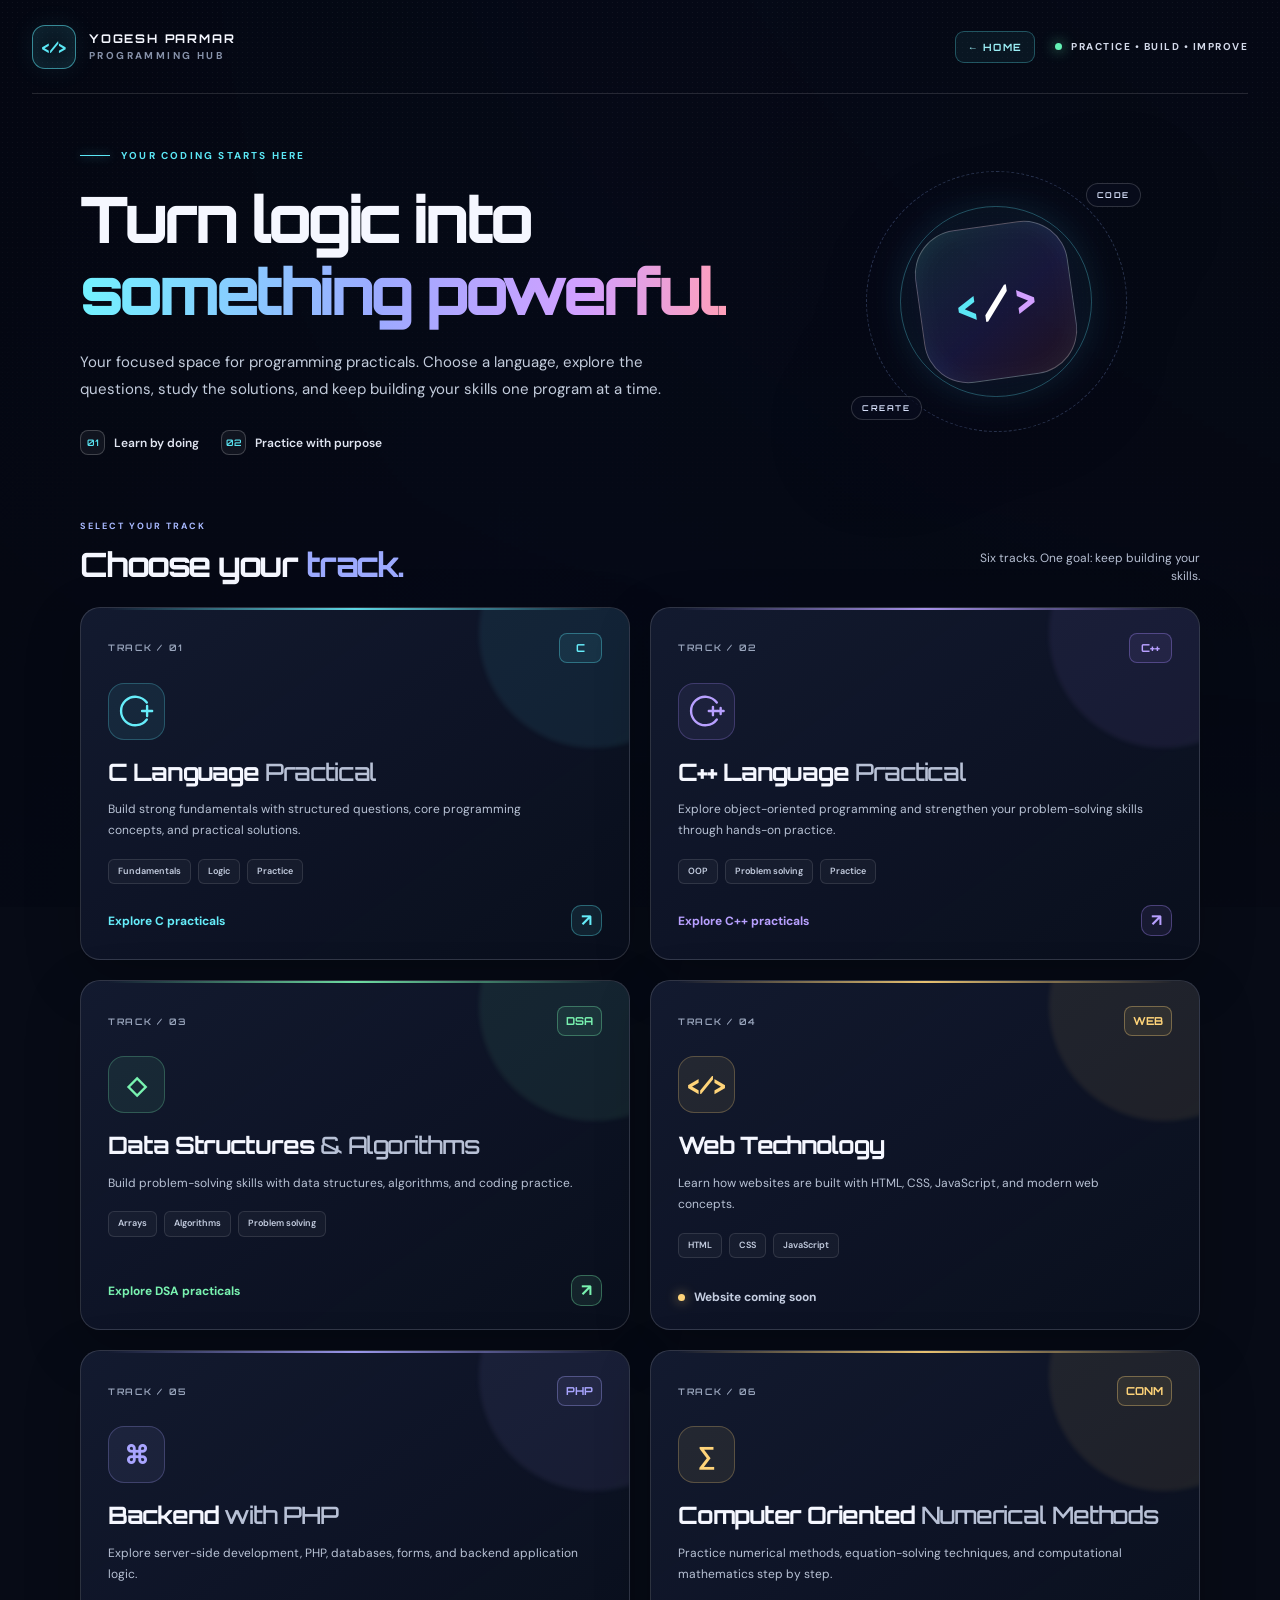
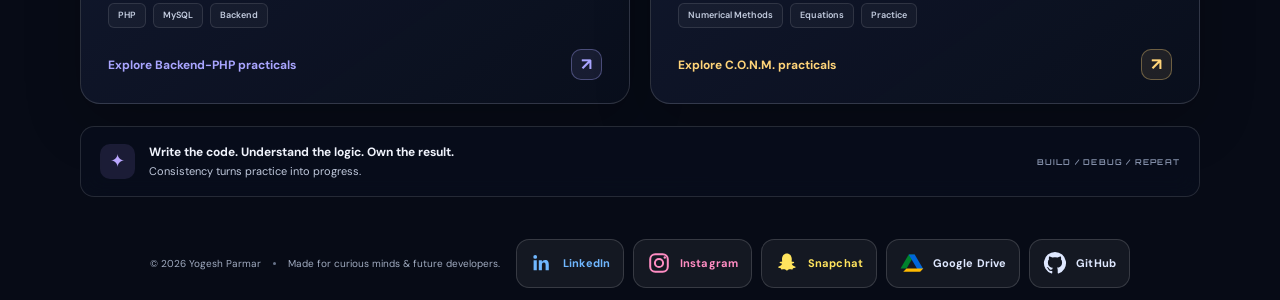
==== commit 9597e154: "Refactor HTML structure and update links" ====
--- a/programming.html
+++ b/programming.html
@@ -22,7 +22,10 @@
         <span class="brand-subtitle">PROGRAMMING HUB</span>
       </span>
     </a>
-    <div class="topbar-actions"><a class="home-nav-link" href="index.html">← HOME</a><div class="topbar-status"><span class="status-dot"></span> PRACTICE • BUILD • IMPROVE</div></div>
+    <div class="topbar-actions">
+      <a class="home-nav-link" href="index.html">← HOME</a>
+      <div class="topbar-status"><span class="status-dot"></span> PRACTICE • BUILD • IMPROVE</div>
+    </div>
   </header>
 
   <main class="page-shell">
@@ -61,7 +64,10 @@
         </div>
         <p class="section-note">Six tracks. One goal: keep building your skills.</p>
       </div>
-       <article class="course-card c-card">
+
+      <!-- Keep every course card inside this grid container. -->
+      <div class="course-grid">
+        <article class="course-card c-card">
           <div class="card-topline">
             <span class="course-number">TRACK / 01</span>
             <span class="language-symbol c-symbol">C</span>
@@ -108,7 +114,7 @@
           <h3>Data Structures <span>&amp; Algorithms</span></h3>
           <p class="course-description">Build problem-solving skills with data structures, algorithms, and coding practice.</p>
           <div class="card-tags"><span>Arrays</span><span>Algorithms</span><span>Problem solving</span></div>
-          <a class="course-link" href="https://yogesh14songss-ai.github.io/D.S.A-QUESTION-HUB/" target="_blank" rel="noopener noreferrer" aria-label="Open DSA  Practical">
+          <a class="course-link" href="https://yogesh14songss-ai.github.io/D.S.A-QUESTION-HUB/" target="_blank" rel="noopener noreferrer" aria-label="Open DSA Practical">
             <span>Explore DSA practicals</span><span class="arrow" aria-hidden="true">↗</span>
           </a>
         </article>
@@ -134,7 +140,7 @@
           <h3>Backend <span>with PHP</span></h3>
           <p class="course-description">Explore server-side development, PHP, databases, forms, and backend application logic.</p>
           <div class="card-tags"><span>PHP</span><span>MySQL</span><span>Backend</span></div>
-          <a class="course-link" href="https://backend-practicals.gamer.free/backend-practical/index.php" target="_blank" rel="noopener noreferrer" aria-label="Open DSA Practical">
+          <a class="course-link" href="https://backend-practicals.gamer.free/backend-practical/index.php" target="_blank" rel="noopener noreferrer" aria-label="Open PHP Backend Practicals">
             <span>Explore Backend-PHP practicals</span><span class="arrow" aria-hidden="true">↗</span>
           </a>
         </article>
@@ -148,13 +154,11 @@
           <h3>Computer Oriented <span>Numerical Methods</span></h3>
           <p class="course-description">Practice numerical methods, equation-solving techniques, and computational mathematics step by step.</p>
           <div class="card-tags"><span>Numerical Methods</span><span>Equations</span><span>Practice</span></div>
-        <a class="course-link" href="https://yogesh14songss-ai.github.io/CONM/" target="_blank" rel="noopener noreferrer" aria-label="Open CONM Practical">
+          <a class="course-link" href="https://yogesh14songss-ai.github.io/CONM/" target="_blank" rel="noopener noreferrer" aria-label="Open CONM Practical">
             <span>Explore C.O.N.M. practicals</span><span class="arrow" aria-hidden="true">↗</span>
           </a>
         </article>
-
-      <div class="course-grid">
-
+      </div>
     </section>
 
     <section class="bottom-strip" aria-label="Learning reminder">
@@ -165,64 +169,29 @@
   </main>
 
   <footer class="footer">
-    <div class="footer-copy"><span>© <span id="year">2026</span> Yogesh Parmar</span><span class="footer-divider" aria-hidden="true"></span><span>Made for curious minds & future developers.</span></div>
+    <div class="footer-copy"><span>© <span id="year">2026</span> Yogesh Parmar</span><span class="footer-divider" aria-hidden="true"></span><span>Made for curious minds &amp; future developers.</span></div>
     <nav class="footer-socials" aria-label="Social and resource links">
-      <a class="social-link social-linkedin is-unconfigured" href="#" data-social="linkedin" aria-label="LinkedIn" title="Add your LinkedIn URL in site-links.js" aria-disabled="true">
+      <a class="social-link social-linkedin" href="https://www.linkedin.com/in/yogesh-thakur-935497439?utm_source=share_via&amp;utm_content=profile&amp;utm_medium=member_android" target="_blank" rel="noopener noreferrer" aria-label="LinkedIn" title="Open LinkedIn profile">
         <svg viewBox="0 0 24 24" aria-hidden="true" focusable="false"><path fill="currentColor" d="M5.2 7.8a1.9 1.9 0 1 0 0-3.8 1.9 1.9 0 0 0 0 3.8ZM3.6 9.3h3.2v10H3.6zM8.8 9.3h3.1v1.4h.1a3.4 3.4 0 0 1 3-1.7c3.2 0 3.8 2.1 3.8 4.8v5.5h-3.2v-4.9c0-1.2 0-2.8-1.7-2.8s-2 1.3-2 2.7v5H8.8z"/></svg><span class="social-name">LinkedIn</span>
       </a>
-      <a class="social-link social-instagram is-unconfigured" href="#" data-social="instagram" aria-label="Instagram" title="Add your Instagram URL in site-links.js" aria-disabled="true">
+      <a class="social-link social-instagram" href="https://www.instagram.com/independent_play?vrfl=MWk0eHhvaWdlZnVkOQ==" target="_blank" rel="noopener noreferrer" aria-label="Instagram" title="Open Instagram profile">
         <svg viewBox="0 0 24 24" aria-hidden="true" focusable="false"><rect x="3.2" y="3.2" width="17.6" height="17.6" rx="5.1" fill="none" stroke="currentColor" stroke-width="2"/><circle cx="12" cy="12" r="4.1" fill="none" stroke="currentColor" stroke-width="2"/><circle cx="17.8" cy="6.5" r="1.2" fill="currentColor"/></svg><span class="social-name">Instagram</span>
       </a>
-      <a class="social-link social-snapchat is-unconfigured" href="#" data-social="snapchat" aria-label="Snapchat" title="Add your Snapchat URL in site-links.js" aria-disabled="true">
+      <a class="social-link social-snapchat" href="https://www.snapchat.com/add/yogeshparmar_o3?share_id=k4zNBhmO8rQ&amp;locale=en-IN" target="_blank" rel="noopener noreferrer" aria-label="Snapchat" title="Open Snapchat profile">
         <svg viewBox="0 0 24 24" aria-hidden="true" focusable="false"><path fill="currentColor" d="M12 2.4c-3.1 0-5 2.2-5 5.8 0 .7.1 1.5.2 2.2-.5.3-1.1.4-1.7.4-.6 0-.9.3-.9.7 0 .7 1.5 1.1 2.5 1.2-.6 1.3-1.8 2.2-3.2 2.8-.5.2-.8.4-.8.8 0 .5 1.2.7 2 .8.7.1 1 .6 1.2 1.2.1.3.3.4.7.3.6-.1 1.1-.3 1.8-.3 1.1 0 1.7.4 2.4 1 .4.3 1 .3 1.4 0 .7-.6 1.3-1 2.4-1 .7 0 1.2.2 1.8.3.4.1.6 0 .7-.3.2-.6.5-1.1 1.2-1.2.8-.1 2-.3 2-.8 0-.4-.3-.6-.8-.8-1.4-.6-2.6-1.5-3.2-2.8 1-.1 2.5-.5 2.5-1.2 0-.4-.3-.7-.9-.7-.6 0-1.2-.1-1.7-.4.1-.7.2-1.5.2-2.2 0-3.6-1.9-5.8-5-5.8Z"/></svg><span class="social-name">Snapchat</span>
       </a>
-      <a class="social-link social-drive is-unconfigured" href="#" data-social="drive" aria-label="Google Drive" title="Add your Google Drive URL in site-links.js" aria-disabled="true">
+      <a class="social-link social-drive" href="https://drive.google.com/drive/folders/1pf0U4U9AQBYV0tMJHg-OtUp4L3XVB7gf?usp=drive_link" target="_blank" rel="noopener noreferrer" aria-label="Google Drive" title="Open Google Drive folder">
         <svg viewBox="0 0 32 32" aria-hidden="true" focusable="false"><path fill="#00832d" d="M11.6 4.5h8L8.7 23.4h-8z"/><path fill="#0066da" d="M19.6 4.5 31 24h-8L11.6 4.5z"/><path fill="#ffba00" d="M8.7 23.4h22.4l-4.2 4.1H4.3z"/></svg><span class="social-name">Google Drive</span>
       </a>
-      <a class="social-link social-github is-unconfigured" href="#" data-social="github" aria-label="GitHub" title="Add your GitHub URL in site-links.js" aria-disabled="true">
+      <a class="social-link social-github" href="https://github.com/yogesh14songss-ai" target="_blank" rel="noopener noreferrer" aria-label="GitHub" title="Open GitHub profile">
         <svg viewBox="0 0 24 24" aria-hidden="true" focusable="false"><path fill="currentColor" d="M12 .9A11.1 11.1 0 0 0 8.49 22.53c.55.1.76-.24.76-.53v-2.08c-3.1.67-3.75-1.32-3.75-1.32-.5-1.28-1.23-1.62-1.23-1.62-1.01-.69.08-.68.08-.68 1.11.08 1.7 1.14 1.7 1.14.99 1.7 2.6 1.21 3.23.92.1-.72.39-1.21.71-1.49-2.48-.28-5.09-1.24-5.09-5.52 0-1.22.44-2.21 1.15-2.99-.12-.28-.5-1.42.11-2.95 0 0 .94-.3 3.05 1.14a10.6 10.6 0 0 1 5.55 0c2.11-1.44 3.05-1.14 3.05-1.14.61 1.53.23 2.67.11 2.95.72.78 1.15 1.77 1.15 2.99 0 4.29-2.61 5.24-5.1 5.51.4.35.75 1.03.75 2.08V22c0 .29.2.63.76.52A11.1 11.1 0 0 0 12 .9Z"/></svg><span class="social-name">GitHub</span>
       </a>
     </nav>
   </footer>
 
-  <script src="site-links.js"></script>
   <script>
+    // Update the copyright year automatically.
     document.getElementById("year").textContent = new Date().getFullYear();
-
-    const projectUrls = window.projectUrls || {};
-    document.querySelectorAll("[data-project]").forEach((link) => {
-      const project = link.dataset.project;
-      const url = (projectUrls[project] || "").trim();
-      if (url) {
-        link.href = url;
-        link.target = "_blank";
-        link.rel = "noopener noreferrer";
-        link.removeAttribute("aria-disabled");
-        link.querySelector("span:first-child").textContent = link.dataset.linkLabel || "Explore project";
-        link.closest("[data-project-card]")?.classList.add("has-link");
-        link.classList.remove("is-unconfigured");
-      } else {
-        link.setAttribute("aria-disabled", "true");
-        link.addEventListener("click", (event) => event.preventDefault());
-      }
-    });
-
-    const socialUrls = window.socialUrls || {};
-    document.querySelectorAll("[data-social]").forEach((link) => {
-      const platform = link.dataset.social;
-      const url = (socialUrls[platform] || "").trim();
-      if (url) {
-        link.href = url;
-        link.target = "_blank";
-        link.rel = "noopener noreferrer";
-        link.classList.remove("is-unconfigured");
-        link.removeAttribute("aria-disabled");
-        link.title = `Open ${link.getAttribute("aria-label")}`;
-      } else {
-        link.setAttribute("aria-disabled", "true");
-        link.addEventListener("click", (event) => event.preventDefault());
-      }
-    });
   </script>
 </body>
 </html>
